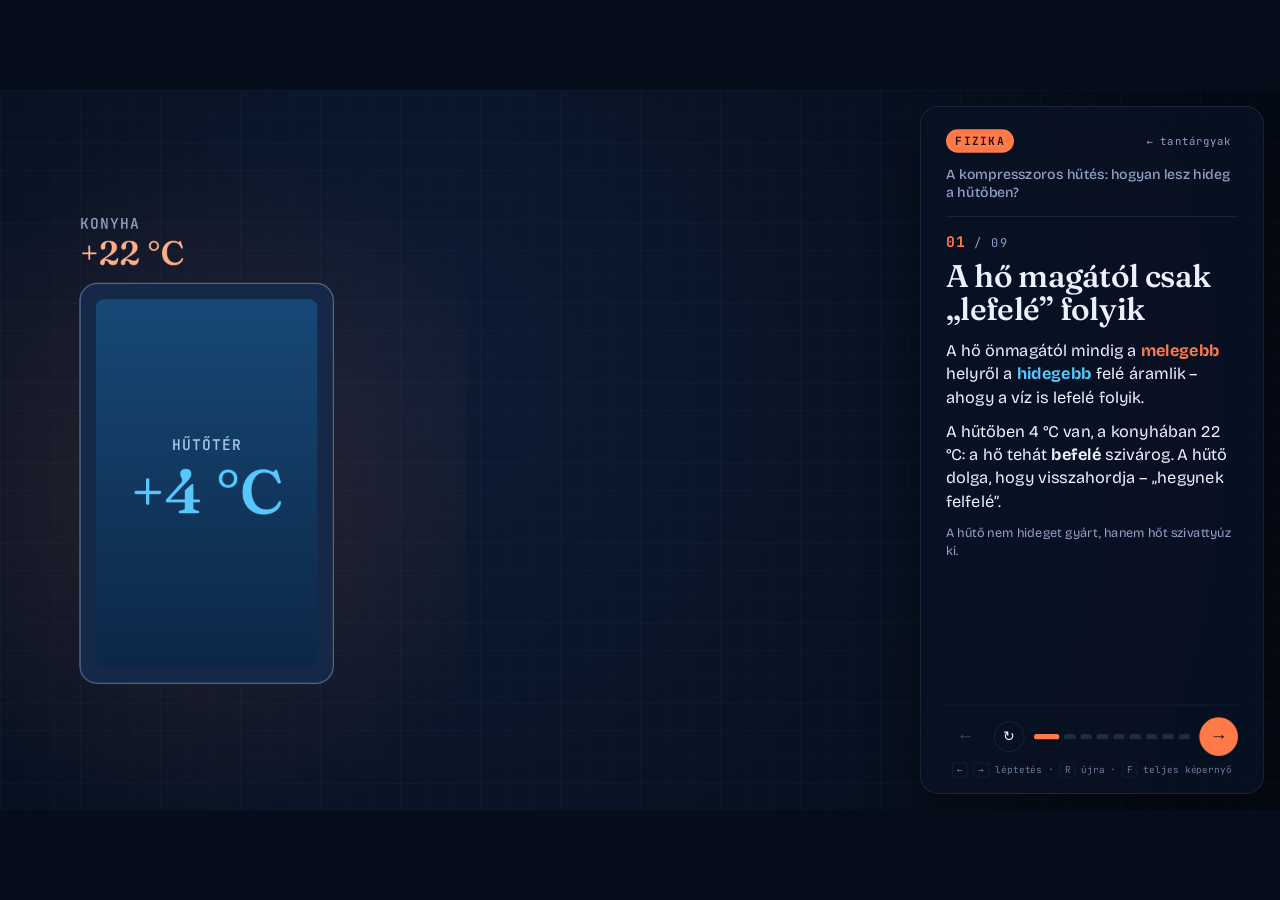
==== fizika-hutes.html @ a88fb464 "Mozgó magyarázatok: öt animált lecke" ====
<!doctype html>
<html lang="hu">
<head>
<meta charset="utf-8">
<meta name="viewport" content="width=device-width, initial-scale=1">
<title>A kompresszoros hűtés — Fizika</title>
<link rel="stylesheet" href="shared/lesson.css">
<style>
  :root {
    --bg: #060d1a;
    --ink: #eaf1ff;
    --muted: #8ea2c6;
    --accent: #ff7a48;        /* meleg oldal */
    --accent-ink: #1d0a02;
    --accent2: #56c8ff;       /* hideg oldal */
    --panel-bg: rgba(9, 18, 36, .80);
    --panel-border: rgba(150, 190, 255, .18);
    --rule: rgba(150, 190, 255, .16);
  }
  .lp-text sub { font-size: .55em; font-style: normal; font-family: var(--font-body); letter-spacing: 0; }
</style>
</head>
<body>
<script src="shared/lesson.js"></script>
<script>
(function () {
'use strict';
const U = Lesson.U, { clamp, lerp, smooth, out, inOut, TAU } = U;
const HOT = '#ff7a48', COLD = '#56c8ff', HEAT = '#ffc45c', INK = '#eaf1ff', MUT = '#8ea2c6', ELEC = '#ffe66b';
const FB = '"Bricolage Grotesque"', FD = 'Fraunces', FM = '"JetBrains Mono"';
const P_LOW = 0.6, P_HIGH = 5.5, T_ROOM = 22, T_IN = 4;
let c, GA = 1, L;

/* ── kis segédek ─────────────────────────────────────────────── */
const al = (a) => { c.globalAlpha = GA * clamp(a); };
const fmt = (v, d = 0) => (v < 0 ? '−' : '') + Math.abs(v).toFixed(d).replace('.', ',');
const fmtT = (v, d = 0) => (v > 0 ? '+' : '') + fmt(v, d) + ' °C';
function tx(s, x, y, o = {}) {
  c.font = `${o.i ? 'italic ' : ''}${o.w || 500} ${o.s || 24}px ${o.f || FB}`;
  c.textAlign = o.a || 'left'; c.textBaseline = o.b || 'alphabetic'; c.letterSpacing = o.ls || '0px';
  c.fillStyle = o.c || INK; c.fillText(s, x, y); c.letterSpacing = '0px';
}
function rr(x, y, w, h, r) { c.beginPath(); c.roundRect(x, y, w, h, r); }
const TS = [[-25, [70, 190, 255]], [22, [228, 224, 216]], [70, [255, 92, 50]]];
function trgb(T) {
  T = clamp(T, -25, 70); const k = T < 22 ? 0 : 1, a = TS[k], b = TS[k + 1], f = (T - a[0]) / (b[0] - a[0]);
  return [0, 1, 2].map((i) => Math.round(lerp(a[1][i], b[1][i], f)));
}
const tcol = (T, a = 1) => { const r = trgb(T); return `rgba(${r[0]},${r[1]},${r[2]},${a})`; };
/* izobután (R600a) telítési görbéje — Antoine-egyenlet */
const psat = (T) => Math.pow(10, 6.91048 - 946.35 / (246.68 + T)) / 750.062;       // bar
const tboil = (p) => 946.35 / (6.91048 - Math.log10(p * 750.062)) - 246.68;        // °C
const TB_LOW = Math.round(tboil(P_LOW)), TB_HIGH = Math.round(tboil(P_HIGH));      // −24, +41

function heatArrow(x, y, ang, len, a, ph = 0, w = 3.5) {
  if (a <= 0.01) return;
  c.save(); c.translate(x, y); c.rotate(ang); al(a); c.strokeStyle = HEAT; c.fillStyle = HEAT; c.lineWidth = w; c.lineCap = 'round'; c.lineJoin = 'round';
  c.beginPath();
  for (let i = 0; i <= 18; i++) { const f = i / 18, px = (len - 6) * f, py = Math.sin(f * TAU * 1.5 + ph) * 5.5 * (1 - f); i ? c.lineTo(px, py) : c.moveTo(px, py); }
  c.stroke(); c.beginPath(); c.moveTo(len + 8, 0); c.lineTo(len - 7, -8); c.lineTo(len - 7, 8); c.closePath(); c.fill(); c.restore();
}
function badge(n, x, y, on = 1, r = 19) {
  c.beginPath(); c.arc(x, y, r, 0, TAU); c.fillStyle = on > .5 ? INK : 'rgba(234,241,255,.14)'; c.fill();
  tx(String(n), x, y + 1, { f: FM, s: r * 1.1, w: 700, a: 'center', b: 'middle', c: on > .5 ? '#06101f' : INK });
}
function background() {
  c.globalAlpha = 1;
  const g = c.createRadialGradient(620, 420, 80, 620, 540, 1500); g.addColorStop(0, '#0d1b33'); g.addColorStop(1, '#040912');
  c.fillStyle = g; c.fillRect(0, 0, 1920, 1080);
  c.strokeStyle = 'rgba(140,180,255,.045)'; c.lineWidth = 1; c.beginPath();
  for (let x = 0; x <= 1920; x += 40) { c.moveTo(x + .5, 0); c.lineTo(x + .5, 1080); }
  for (let y = 0; y <= 1080; y += 40) { c.moveTo(0, y + .5); c.lineTo(1920, y + .5); }
  c.stroke();
}

/* ── útvonal-segédek ─────────────────────────────────────────── */
function roundPoly(pts, r) {
  const o = [], push = (x, y) => o.push([x, y]);
  let prev = pts[0]; push(prev[0], prev[1]);
  for (let i = 1; i < pts.length - 1; i++) {
    const p0 = pts[i - 1], p1 = pts[i], p2 = pts[i + 1];
    const d1 = Math.hypot(p1[0] - p0[0], p1[1] - p0[1]), d2 = Math.hypot(p2[0] - p1[0], p2[1] - p1[1]);
    if (d1 < .01 || d2 < .01) continue;
    const q = Math.min(r, d1 / 2, d2 / 2);
    const a = [p1[0] + (p0[0] - p1[0]) / d1 * q, p1[1] + (p0[1] - p1[1]) / d1 * q], b = [p1[0] + (p2[0] - p1[0]) / d2 * q, p1[1] + (p2[1] - p1[1]) / d2 * q];
    push(a[0], a[1]);
    for (let k = 1; k <= 8; k++) { const t = k / 8, m = 1 - t; push(m * m * a[0] + 2 * m * t * p1[0] + t * t * b[0], m * m * a[1] + 2 * m * t * p1[1] + t * t * b[1]); }
    prev = b;
  }
  const e = pts[pts.length - 1]; push(e[0], e[1]); return o;
}
function resample(poly, ds) {
  const o = [[poly[0][0], poly[0][1]]]; let carry = 0;
  for (let i = 1; i < poly.length; i++) {
    const a = poly[i - 1], b = poly[i], d = Math.hypot(b[0] - a[0], b[1] - a[1]); if (d < 1e-6) continue;
    let pos = ds - carry;
    while (pos <= d) { o.push([lerp(a[0], b[0], pos / d), lerp(a[1], b[1], pos / d)]); pos += ds; }
    carry = d - (pos - ds);
  }
  return o;
}
const rows = (xA, xB, y0, dy, n) => { const o = []; for (let i = 0; i < n; i++) { const y = y0 + i * dy; if (i % 2 === 0) o.push([xA, y], [xB, y]); else o.push([xB, y], [xA, y]); } return o; };

/* ════════════════════════════════════════════════════════════════
   D jelenet: a teljes hűtőkör
   ════════════════════════════════════════════════════════════════ */
const SEC = [
  { pts: [[500, 620], [500, 985], [720, 985]] },                                        // 0 szívóvezeték
  { pts: [[720, 985], [840, 985]] },                                                    // 1 kompresszor
  { pts: [[840, 985], [1280, 985], [1280, 880]] },                                      // 2 nyomóvezeték
  { pts: [[1280, 880], ...rows(1280, 1010, 770, -56, 11), [1010, 120]] },               // 3 kondenzátor
  { pts: [[1010, 120], [1010, 52], [880, 52]] },                                        // 4 folyadékvezeték
  { pts: [[880, 52], [640, 52]] },                                                      // 5 kapillárcső
  { pts: [[640, 52], [500, 52], ...rows(500, 340, 200, 50, 8), [500, 620]] },           // 6 elpárologtató
];
/* állapot a szakasz mentén (f = 0..1): [hőmérséklet °C, folyadékhányad, sűrűség-súly, nagy nyomás?] */
function stateAt(sec, f) {
  switch (sec) {
    case 0: return [-15, 0, .8, 0];
    case 1: return [lerp(-15, 70, smooth(f)), 0, lerp(.8, 1.3, f), f > .5 ? 1 : 0];
    case 2: return [lerp(70, 66, f), 0, 1.3, 1];
    case 3: { if (f < .12) return [lerp(66, TB_HIGH, f / .12), 0, 1.3, 1]; if (f < .86) { const q = (f - .12) / .74; return [TB_HIGH, q, lerp(1.3, 3.2, q), 1]; } return [lerp(TB_HIGH, 35, (f - .86) / .14), 1, 3.2, 1]; }
    case 4: return [35, 1, 3.2, 1];
    case 5: { const q = smooth((f - .45) / .55); return [lerp(35, TB_LOW, q), lerp(1, .72, q), lerp(3.2, 2.4, q), f < .6 ? 1 : 0]; }
    default: { if (f < .9) { const q = f / .9; return [TB_LOW, .72 * (1 - q), lerp(2.4, .8, q), 0]; } return [lerp(TB_LOW, -15, (f - .9) / .1), 0, .8, 0]; }
  }
}
const PT = { x: [], y: [], nx: [], ny: [], sec: [], T: [], liq: [], M: [], col: [] }; let PN = 0;
const secPath = [], secChunks = [], secRange = [];
function buildLoop() {
  const DS = 4; let mass = 0;
  SEC.forEach((s, si) => {
    const sm = resample(roundPoly(s.pts, 20), DS), n = sm.length - 1, start = PT.x.length;
    const p2 = new Path2D(); p2.moveTo(sm[0][0], sm[0][1]); for (let i = 1; i <= n; i++) p2.lineTo(sm[i][0], sm[i][1]); secPath.push(p2);
    const chunks = [];
    for (let i = 0; i < n; i++) {
      const f = i / n, st = stateAt(si, f), a = sm[i], b = sm[i + 1], d = Math.hypot(b[0] - a[0], b[1] - a[1]) || 1;
      PT.x.push(a[0]); PT.y.push(a[1]); PT.nx.push(-(b[1] - a[1]) / d); PT.ny.push((b[0] - a[0]) / d);
      PT.sec.push(si); PT.col.push(tcol(st[0])); PT.T.push(st[0]); PT.liq.push(st[1]); PT.M.push(mass); mass += st[2];
      if (i % 5 === 0) { const e = Math.min(n, i + 5); const cp = new Path2D(); cp.moveTo(a[0], a[1]); for (let k = i + 1; k <= e; k++) cp.lineTo(sm[k][0], sm[k][1]); chunks.push([cp, tcol(stateAt(si, (i + 2.5) / n)[0], 1)]); }
    }
    secChunks.push(chunks); secRange.push([start, PT.x.length]);
  });
  PN = PT.x.length; for (let i = 0; i < PN; i++) PT.M[i] /= mass; PT.M.push(1);
}
const NP = 1500, parts = [];
const fa = [1, 1, 1, 1, 1, 1, 1];            // szakaszonkénti kiemelés (simítva)
const FOCUS = { 4: [1, 1, 1, .16, .16, .16, .16], 5: [.16, .16, 1, 1, 1, .16, .16], 6: [.16, .16, .16, .16, 1, 1, .7], 7: [1, .16, .16, .16, .16, .7, 1] };
const sim = { flow: 1, on: true, Tin: T_IN, u: 0, btn: null };

function drawFridge() {
  // konyha felőli meleg derengés
  al(.5); let g = c.createRadialGradient(1150, 500, 40, 1150, 500, 520); g.addColorStop(0, 'rgba(255,122,72,.13)'); g.addColorStop(1, 'rgba(255,122,72,0)'); c.fillStyle = g; c.fillRect(620, 0, 800, 1080);
  al(1);
  rr(60, 100, 500, 790, 24); c.fillStyle = '#152847'; c.fill(); c.strokeStyle = 'rgba(170,200,255,.38)'; c.lineWidth = 2; c.stroke();
  rr(86, 126, 448, 738, 10); c.fillStyle = '#081428'; c.fill();
  const warm = clamp((sim.Tin - T_IN) / 14);
  g = c.createLinearGradient(0, 126, 0, 864); g.addColorStop(0, U.mix('#2a6fa8', '#6a5560', warm)); g.addColorStop(1, U.mix('#12355c', '#3a3038', warm));
  al(.42); rr(86, 126, 448, 738, 10); c.fillStyle = g; c.fill(); al(1);
  // szigetelés sraffozása
  c.save(); rr(60, 100, 500, 790, 24); c.clip(); c.strokeStyle = 'rgba(170,200,255,.10)'; c.lineWidth = 1.5; c.beginPath();
  for (let k = -800; k < 600; k += 14) { c.moveTo(60 + k, 890); c.lineTo(60 + k + 790, 100); } c.stroke();
  rr(86, 126, 448, 738, 10); c.fillStyle = '#081428'; c.globalCompositeOperation = 'destination-over'; c.restore();
  // belső tér újra (a sraffozás fölé)
  rr(86, 126, 448, 738, 10); c.fillStyle = '#081428'; c.fill(); al(.42); c.fillStyle = g; c.fill(); al(1);
  // elpárologtató lemez
  rr(320, 174, 202, 402, 14); c.fillStyle = 'rgba(160,205,255,.07)'; c.fill(); c.strokeStyle = 'rgba(160,205,255,.22)'; c.lineWidth = 1.5; c.stroke();
  // polcok + ételek
  c.strokeStyle = 'rgba(200,225,255,.38)'; c.lineWidth = 3; c.beginPath(); for (const y of [342, 532, 712]) { c.moveTo(96, y); c.lineTo(306, y); } c.stroke();
  al(.9);
  rr(124, 246, 58, 94, 6); c.fillStyle = '#dfe8f5'; c.fill(); c.fillStyle = '#3d7fd1'; c.fillRect(124, 284, 58, 22); c.beginPath(); c.moveTo(124, 248); c.lineTo(153, 226); c.lineTo(182, 248); c.closePath(); c.fillStyle = '#c9d5e8'; c.fill();   // tej
  c.beginPath(); c.arc(246, 314, 26, 0, TAU); c.fillStyle = '#d9534a'; c.fill(); c.strokeStyle = '#5d7a3a'; c.lineWidth = 4; c.beginPath(); c.moveTo(246, 290); c.quadraticCurveTo(250, 276, 260, 272); c.stroke();   // alma
  c.beginPath(); c.moveTo(118, 530); c.lineTo(212, 530); c.lineTo(212, 482); c.closePath(); c.fillStyle = '#f0c75e'; c.fill(); c.fillStyle = '#c99a2e'; for (const [x, y, r] of [[196, 514, 6], [176, 522, 4], [202, 498, 4]]) { c.beginPath(); c.arc(x, y, r, 0, TAU); c.fill(); }   // sajt
  rr(244, 436, 36, 94, 8); c.fillStyle = '#4f9a6a'; c.fill(); rr(254, 404, 16, 36, 4); c.fill(); c.fillStyle = '#e9eef7'; c.fillRect(244, 468, 36, 26);   // üveg
  rr(126, 644, 62, 66, 8); c.fillStyle = '#b5563f'; c.fill(); rr(122, 634, 70, 14, 4); c.fillStyle = '#d7dde8'; c.fill();   // befőtt
  for (const x of [226, 258]) { c.beginPath(); c.ellipse(x, 692, 14, 18, 0, 0, TAU); c.fillStyle = '#efe3cf'; c.fill(); }   // tojás
  al(1);
  rr(98, 742, 214, 108, 10); c.fillStyle = 'rgba(190,220,255,.10)'; c.fill(); c.strokeStyle = 'rgba(200,225,255,.30)'; c.lineWidth = 2; c.stroke();
  al(.85); for (const [x, y, r, col] of [[150, 806, 30, '#5fa35a'], [212, 812, 24, '#e0803a'], [262, 808, 26, '#6db068']]) { c.beginPath(); c.arc(x, y, r, 0, TAU); c.fillStyle = col; c.fill(); }
  al(1);
  tx('HŰTŐTÉR', 104, 166, { f: FM, s: 20, c: MUT, ls: '2px' });
  tx(fmtT(sim.Tin, 1), 102, 212, { f: FD, s: 44, w: 560, c: U.mix('#56c8ff', '#ffb08a', warm) });
  tx('KONYHA', 1040, 858, { f: FM, s: 20, c: MUT, ls: '2px' });
  tx(fmtT(T_ROOM), 1038, 906, { f: FD, s: 44, w: 560, c: '#ffb08a' });
  // kondenzátor-rács függőleges pálcái
  al(.22); c.strokeStyle = '#c8d6f0'; c.lineWidth = 2; c.beginPath(); for (let x = 1034; x <= 1260; x += 25) { c.moveTo(x, 190); c.lineTo(x, 790); } c.stroke(); al(1);
}

function drawLoop() {
  const t = L.t;
  // csövek
  for (let s = 0; s < 7; s++) {
    const a = fa[s], cap = s === 5, hi = s === 2 || s === 3 || s === 4;
    c.lineCap = 'round'; c.lineJoin = 'round';
    al(a * .75); c.strokeStyle = s === 1 ? 'rgba(200,210,235,.5)' : hi ? 'rgba(255,128,84,.75)' : cap ? 'rgba(210,190,220,.7)' : 'rgba(92,196,255,.75)'; c.lineWidth = cap ? 12 : 25; c.stroke(secPath[s]);
    al(a); c.strokeStyle = '#06101f'; c.lineWidth = cap ? 8 : 20; c.stroke(secPath[s]);
    al(a * .2); c.lineWidth = cap ? 8 : 20; c.lineCap = 'butt'; for (const [p, col] of secChunks[s]) { c.strokeStyle = col; c.stroke(p); }
  }
  // kapillárcső tekercs-jelzése
  al(fa[5] * .8); c.strokeStyle = 'rgba(210,190,220,.75)'; c.lineWidth = 2.5; for (let x = 690; x <= 830; x += 20) { c.beginPath(); c.ellipse(x, 52, 8, 22, 0, 0, TAU); c.stroke(); }
  // részecskék
  sim.u = (sim.u + L.dt * 0.0135 * sim.flow) % 1;
  for (let i = 0; i < NP; i++) {
    const p = parts[i]; let u = p.u + sim.u; if (u >= 1) u -= 1;
    let lo = 0, hi = PN; while (hi - lo > 1) { const m = (lo + hi) >> 1; if (PT.M[m] <= u) lo = m; else hi = m; }
    const j = lo + 1 < PN ? lo + 1 : 0, f = (u - PT.M[lo]) / ((PT.M[lo + 1] - PT.M[lo]) || 1), s = PT.sec[lo], a = fa[s]; if (a < .02) continue;
    const liquid = p.q < PT.liq[lo], narrow = s === 5 ? .32 : 1;
    const off = (liquid ? p.off * 5.2 : p.off * 6.4 + Math.sin(t * 7 + p.ph) * 1.6 * sim.flow) * narrow;
    const x = lerp(PT.x[lo], PT.x[j], f) + PT.nx[lo] * off, y = lerp(PT.y[lo], PT.y[j], f) + PT.ny[lo] * off;
    c.globalAlpha = GA * a * (liquid ? .96 : .78); c.fillStyle = PT.col[lo];
    c.beginPath(); c.arc(x, y, (liquid ? 4.1 : 2.5) * (s === 5 ? .7 : 1), 0, TAU); c.fill();
  }
  // kompresszor
  const ca = Math.max(fa[1], .3); al(ca);
  let g = c.createRadialGradient(762, 950, 6, 780, 975, 70); g.addColorStop(0, '#3a4a6c'); g.addColorStop(1, '#0c1526');
  c.beginPath(); c.arc(780, 975, 62, 0, TAU); c.fillStyle = g; c.fill(); c.strokeStyle = 'rgba(200,215,245,.55)'; c.lineWidth = 2.5; c.stroke();
  c.save(); c.translate(780, 975); c.rotate(t * 5 * sim.flow + sim.u * 400); c.strokeStyle = 'rgba(200,215,245,.5)'; c.lineWidth = 3;
  c.beginPath(); c.arc(0, 0, 34, 0, TAU); c.stroke(); c.beginPath(); c.arc(13, 0, 15, 0, TAU); c.fillStyle = 'rgba(200,215,245,.22)'; c.fill(); c.stroke(); c.restore();
  // villám
  const pul = .6 + .4 * Math.sin(t * 9); al(ca * sim.flow * pul);
  c.save(); c.translate(780, 975); c.fillStyle = ELEC; c.shadowColor = ELEC; c.shadowBlur = 18; c.beginPath(); c.moveTo(6, -24); c.lineTo(-12, 4); c.lineTo(-1, 4); c.lineTo(-6, 24); c.lineTo(12, -4); c.lineTo(1, -4); c.closePath(); c.fill(); c.restore();
  // hőnyilak: kondenzátor (kifelé), elpárologtató (befelé)
  for (let i = 0; i < 12; i++) {
    const ph = (t * .42 + i / 12 + (i * .37) % 1) % 1, ax = 1026 + ((i * 97) % 240), ay = 250 + ((i * 173) % 500);
    heatArrow(ax + ph * 46, ay - ph * 80, -1.05, 44, Math.sin(ph * Math.PI) * fa[3] * sim.flow * .95, t * 5 + i);
  }
  for (let i = 0; i < 9; i++) {
    const ph = (t * .4 + i / 9 + (i * .53) % 1) % 1, ay = 228 + ((i * 131) % 330);
    heatArrow(196 + ph * 96, ay + Math.sin(i) * 6, 0, 44, Math.sin(ph * Math.PI) * fa[6] * sim.flow * .95, t * 5 + i);
  }
  // feliratok
  const lab = (n, x, y, name, sA, ls = '1.5px') => { al(.35 + .65 * sA); badge(n, x, y, sA); tx(name, x + 30, y + 7, { f: FM, s: 20, w: 600, ls, c: INK }); };
  lab(1, 664, 896, 'KOMPRESSZOR', fa[1]); lab(2, 1048, 146, 'KONDENZÁTOR', fa[3] * (fa[2] > .5 || L.step !== 4 ? 1 : .2));
  lab(3, 690, 112, 'KAPILLÁRCSŐ', fa[5] > .9 ? 1 : fa[5]); lab(4, 286, 150, 'ELPÁROLOGTATÓ', fa[6] > .9 ? 1 : fa[6] * .6, '0.4px');
  al(.9); tx('KIS NYOMÁS · ' + fmt(P_LOW, 1) + ' bar', 90, 1042, { f: FM, s: 20, w: 600, c: COLD, ls: '1px' });
  tx('NAGY NYOMÁS · ' + fmt(P_HIGH, 1) + ' bar', 1290, 1042, { f: FM, s: 20, w: 600, c: HOT, ls: '1px', a: 'right' });
}

/* ── középső kártya ──────────────────────────────────────────── */
const CX = 596, CY = 286, CW = 372, CH = 416;
function card(a, h = CH) {
  al(a); rr(CX, CY, CW, h, 22); c.fillStyle = 'rgba(8,17,34,.88)'; c.fill(); c.strokeStyle = 'rgba(150,190,255,.26)'; c.lineWidth = 1.5; c.stroke();
}
function leader(a, pts) { al(a * .7); c.strokeStyle = INK; c.lineWidth = 2; c.setLineDash([5, 7]); c.beginPath(); pts.forEach((p, i) => i ? c.lineTo(p[0], p[1]) : c.moveTo(p[0], p[1])); c.stroke(); c.setLineDash([]); const e = pts[pts.length - 1]; c.beginPath(); c.arc(e[0], e[1], 5, 0, TAU); c.fillStyle = INK; c.fill(); }
const INSET = {
  comp: { a: [0, -15, .7], b: [0, 70, 1.9], n: 46 }, cond: { a: [0, 70, 1.1], b: [1, 35, 3.2], n: 70 },
  cap: { a: [1, 35, 3.2], b: [.72, TB_LOW, 2.0], n: 80 }, evap: { a: [.72, TB_LOW, 2.3], b: [0, -15, .7], n: 60 },
};
for (const k in INSET) {      // sűrűség → helyzet táblázat
  const I = INSET[k], tab = [0]; let m = 0; for (let i = 0; i < 60; i++) { m += lerp(I.a[2], I.b[2], smooth(((i + .5) / 60 - .3) / .4)); tab.push(m); } I.tab = tab.map((v) => v / m);
  const r = U.rng(k.length * 77 + 5); I.p = Array.from({ length: I.n }, () => ({ u: r(), off: r() * 2 - 1, q: r(), ph: r() * TAU }));
}
function inset(kind, x, y, w, a) {
  const I = INSET[kind], t = L.t, cy = y + 50, hh = 26;
  const half = (f) => kind === 'cap' ? hh * (1 - .72 * smooth((f - .2) / .16) * (1 - smooth((f - .64) / .16))) : hh;
  al(a); c.strokeStyle = 'rgba(200,220,255,.5)'; c.lineWidth = 2.5; c.fillStyle = '#050d1a';
  c.beginPath(); for (let i = 0; i <= 40; i++) { const f = i / 40; c.lineTo(x + w * f, cy - half(f)); } for (let i = 40; i >= 0; i--) { const f = i / 40; c.lineTo(x + w * f, cy + half(f)); } c.closePath(); c.fill(); c.stroke();
  for (const p of I.p) {
    const u = (p.u + t * .11 * sim.flow) % 1; let lo = 0, hi = 60; while (hi - lo > 1) { const m = (lo + hi) >> 1; if (I.tab[m] <= u) lo = m; else hi = m; }
    const f = (lo + (u - I.tab[lo]) / (I.tab[lo + 1] - I.tab[lo])) / 60, mix = smooth((f - .3) / .4);
    const liq = p.q < lerp(I.a[0], I.b[0], mix), T = lerp(I.a[1], I.b[1], mix), h = half(f) - 6;
    const edge = Math.min(f, 1 - f) * 12;
    c.globalAlpha = GA * a * clamp(edge) * (liq ? .96 : .8); c.fillStyle = tcol(T);
    c.beginPath(); c.arc(x + w * f, cy + (p.off * h + (liq ? 0 : Math.sin(t * 7 + p.ph) * 2)), liq ? 5 : 3, 0, TAU); c.fill();
  }
  if (kind === 'comp') {
    al(a); c.beginPath(); c.arc(x + w / 2, cy, 40, 0, TAU); c.fillStyle = '#16233d'; c.fill(); c.strokeStyle = 'rgba(200,215,245,.6)'; c.lineWidth = 2.5; c.stroke();
    c.save(); c.translate(x + w / 2, cy); c.rotate(t * 5); c.beginPath(); c.arc(11, 0, 16, 0, TAU); c.fillStyle = 'rgba(200,215,245,.25)'; c.fill(); c.stroke(); c.restore();
    al(a * (.6 + .4 * Math.sin(t * 9))); c.save(); c.translate(x + w / 2, cy); c.scale(.8, .8); c.fillStyle = ELEC; c.beginPath(); c.moveTo(6, -24); c.lineTo(-12, 4); c.lineTo(-1, 4); c.lineTo(-6, 24); c.lineTo(12, -4); c.lineTo(1, -4); c.closePath(); c.fill(); c.restore();
  }
  if (kind === 'cond' || kind === 'evap') for (let i = 0; i < 5; i++) {
    const ph = (t * .6 + i / 5) % 1, ax = x + w * (.2 + i * .15), o = kind === 'cond';
    heatArrow(ax, o ? cy - hh - 6 - ph * 16 : cy - hh - 62 + ph * 16, o ? -Math.PI / 2 : Math.PI / 2, 34, a * Math.sin(ph * Math.PI), t * 5 + i, 3);
  }
}
function stateRow(lbl, y, T, txt, a) {
  al(a); tx(lbl, CX + 28, y, { f: FM, s: 18, w: 700, c: MUT, ls: '1.5px' });
  c.beginPath(); c.arc(CX + 84, y - 7, 8, 0, TAU); c.fillStyle = tcol(T); c.fill();
  let fs = 23; c.font = `560 ${fs}px ${FB}`; const mw = c.measureText(txt).width; if (mw > CW - 126) fs *= (CW - 126) / mw; tx(txt, CX + 102, y, { s: fs, w: 560 });
}
const CARDS = {
  4: { n: 1, title: 'Kompresszor', kind: 'comp', inT: -15, in: `gáz · ${fmt(P_LOW, 1)} bar · ${fmtT(-15)}`, outT: 70, out: `gáz · ${fmt(P_HIGH, 1)} bar · ${fmtT(70)}`, note: ['A befektetett munka', 'a gázt felforrósítja.'], lead: [[780, CY + CH], [780, 912]] },
  5: { n: 2, title: 'Kondenzátor', kind: 'cond', inT: 70, in: `gáz · ${fmt(P_HIGH, 1)} bar · ${fmtT(70)}`, outT: 35, out: `folyadék · ${fmt(P_HIGH, 1)} bar · ${fmtT(35)}`, note: [`${fmtT(TB_HIGH)}-on csapódik le:`, `melegebb a konyhánál (${fmtT(T_ROOM)}).`], lead: [[CX + CW, 500], [1002, 500]] },
  6: { n: 3, title: 'Kapillárcső', kind: 'cap', inT: 35, in: `folyadék · ${fmt(P_HIGH, 1)} bar · ${fmtT(35)}`, outT: TB_LOW, out: `nedves gőz · ${fmt(P_LOW, 1)} bar · ${fmtT(TB_LOW)}`, note: ['A nyomás leesik, a folyadék', 'egy része elforr és lehűl.'], lead: [[760, CY], [760, 68]] },
  7: { n: 4, title: 'Elpárologtató', kind: 'evap', inT: TB_LOW, in: `nedves gőz · ${fmt(P_LOW, 1)} bar · ${fmtT(TB_LOW)}`, outT: -15, out: `gáz · ${fmt(P_LOW, 1)} bar · ${fmtT(-15)}`, note: [`${fmtT(TB_LOW)}-on forr:`, `hidegebb a hűtőtérnél (${fmtT(T_IN)}).`], lead: [[CX, 400], [524, 400]] },
};
function drawCards() {
  const sp = L.sp, w = (k) => clamp(1 - Math.abs(sp - k) * 2.2);
  // 3: áttekintés
  let a = w(3);
  if (a > .01) {
    const st = L.step === 3 ? L.st : 99; card(a, 400);
    al(a); tx('Négy állomás', CX + 28, CY + 56, { f: FD, s: 36, w: 560 });
    [['Kompresszor', 'sűrít'], ['Kondenzátor', 'hőt ad le'], ['Kapillárcső', 'nyomást ejt'], ['Elpárologtató', 'hőt vesz fel']].forEach((r, i) => {
      const p = out(clamp((st - .8 - i * .7) / .6)), y = CY + 116 + i * 54;
      al(a * p); badge(i + 1, CX + 46 - (1 - p) * 20, y - 8, 1, 17);
      tx(r[0], CX + 78, y, { s: 24, w: 650 }); const wd = c.measureText(r[0]).width; tx(r[1], CX + 90 + wd, y, { s: 20, c: MUT });
    });
    const p = clamp((st - 4) / .8); al(a * p); const y = CY + 336;
    c.fillStyle = tcol(-24); c.beginPath(); c.arc(CX + 38, y - 7, 6, 0, TAU); c.fill(); tx('folyadék', CX + 54, y, { s: 20, c: MUT });
    c.beginPath(); c.arc(CX + 158, y - 7, 3.2, 0, TAU); c.fill(); tx('gáz', CX + 172, y, { s: 20, c: MUT });
    const g = c.createLinearGradient(CX + 28, 0, CX + CW - 28, 0); g.addColorStop(0, tcol(-25)); g.addColorStop(.5, tcol(22)); g.addColorStop(1, tcol(70));
    rr(CX + 28, y + 16, CW - 56, 10, 5); c.fillStyle = g; c.fill();
    tx(fmtT(TB_LOW), CX + 28, y + 50, { f: FM, s: 17, c: MUT }); tx(fmtT(70), CX + CW - 28, y + 50, { f: FM, s: 17, c: MUT, a: 'right' });
  }
  // 4–7: állomás-kártyák
  for (const k in CARDS) {
    a = w(+k); if (a < .01) continue; const C = CARDS[k], st = L.step === +k ? L.st : 99;
    leader(a * clamp((st - .3) / .5), C.lead); card(a);
    al(a); badge(C.n, CX + 46, CY + 46, 1, 19); tx(C.title, CX + 78, CY + 58, { f: FD, s: 36, w: 560 });
    inset(C.kind, CX + 24, CY + (C.kind === 'cond' || C.kind === 'evap' ? 124 : 96), CW - 48, a * clamp((st - .2) / .6));
    const yb = CY + 262;
    stateRow('BE', yb, C.inT, C.in, a * clamp((st - .9) / .5)); stateRow('KI', yb + 44, C.outT, C.out, a * clamp((st - 1.7) / .5));
    al(a * clamp((st - 2.6) / .6)); C.note.forEach((s, i) => tx(s, CX + 28, yb + 96 + i * 27, { s: 20.5, c: MUT }));
  }
  // 8: energiamérleg
  a = w(8);
  if (a > .01) {
    const st = L.step === 8 ? L.st : 99, t = L.t; card(a, 440);
    al(a); tx('Energiamérleg', CX + 28, CY + 56, { f: FD, s: 36, w: 560 });
    const x0 = CX + 28, x1 = CX + CW - 28, xm = CX + 190, u = 30, yA = CY + 128, yB = yA + 2 * u + 44, yO = CY + 150;
    const band = (ya, h, yb, col, p) => {
      c.save(); c.beginPath(); c.moveTo(x0, ya); c.bezierCurveTo(xm - 40, ya, xm - 60, yb, xm + 10, yb); c.lineTo(x1, yb); c.lineTo(x1, yb + h); c.lineTo(xm + 10, yb + h); c.bezierCurveTo(xm - 60, yb + h, xm - 40, ya + h, x0, ya + h); c.closePath();
      c.clip(); c.fillStyle = col; al(a * p * .9); c.fillRect(x0, CY, (x1 - x0) * p, 440);
      al(a * p * .35 * sim.flow); c.strokeStyle = '#fff'; c.lineWidth = 3; c.beginPath(); for (let x = x0 - 40 + (t * 60 * sim.flow) % 28; x < x1; x += 28) { c.moveTo(x, CY); c.lineTo(x + 26, CY + 440); } c.stroke(); c.restore();
    };
    const pA = inOut(clamp((st - .5) / 1.2)), pB = inOut(clamp((st - 1.8) / 1.2));
    const gA = c.createLinearGradient(x0, 0, x1, 0); gA.addColorStop(0, '#2f8fd0'); gA.addColorStop(.7, '#e8703f'); gA.addColorStop(1, '#ff6a3a');
    const gB = c.createLinearGradient(x0, 0, x1, 0); gB.addColorStop(0, '#e0c23e'); gB.addColorStop(.7, '#f08a3e'); gB.addColorStop(1, '#ff6a3a');
    band(yA, 2 * u, yO, gA, pA); band(yB, u, yO + 2 * u, gB, pB);
    al(a * pA); tx('2', x0 + 10, yA + 40, { f: FD, s: 38, w: 600, c: '#fff' }); tx('hő a hűtőtérből', x0, yA - 12, { s: 20, c: COLD, w: 600 });
    al(a * pB); tx('1', x0 + 10, yB + 26, { f: FD, s: 26, w: 600, c: '#3a2c00' }); tx('villamos munka', x0, yB + u + 26, { s: 20, c: ELEC, w: 600 });
    const pO = clamp((st - 3.2) / .8); al(a * pO); tx('3', x1 - 12, yO + 62, { f: FD, s: 60, w: 600, c: '#fff', a: 'right' }); tx('hő a konyhába', x1, yO - 12, { s: 20, c: HOT, w: 600, a: 'right' });
    const pN = clamp((st - 4.2) / .8); al(a * pN);
    c.strokeStyle = 'rgba(150,190,255,.2)'; c.lineWidth = 1; c.beginPath(); c.moveTo(x0, CY + 338); c.lineTo(x1, CY + 338); c.stroke();
    c.beginPath(); c.arc(x0 + 9, CY + 368, 8, 0, TAU); c.fillStyle = sim.on ? '#6fe08a' : '#6b7790'; c.fill();
    tx('Kompresszor: ' + (sim.on ? 'jár' : 'áll'), x0 + 28, CY + 376, { s: 22, w: 650 });
    tx(sim.on ? 'A hő kifelé áramlik, a hűtőtér hűl.' : 'A hő visszaszivárog, a hűtőtér melegszik.', x0, CY + 410, { s: 19.5, c: MUT });
  }
}
function sceneD() {
  const tgt = FOCUS[L.step];
  for (let s = 0; s < 7; s++) fa[s] += ((tgt ? tgt[s] : 1) - fa[s]) * (1 - Math.exp(-L.dt * 5));
  // kompresszor ki/be + hűtőtér hőmérséklete (csak a 9. lépésben kapcsolható)
  const on = L.step === 8 ? sim.on : true;
  sim.flow += ((on ? 1 : 0) - sim.flow) * (1 - Math.exp(-L.dt * 2.2));
  sim.Tin += (sim.flow > .5 ? (T_IN - sim.Tin) * .5 : (T_ROOM - sim.Tin) * .09) * L.dt;
  drawFridge(); drawLoop(); drawCards();
}

/* ════════════════════════════════════════════════════════════════
   A jelenet: a hő magától csak a melegről a hidegre áramlik
   ════════════════════════════════════════════════════════════════ */
const A = { loop: [], nNat: 0, leak: [], pump: [] };
function buildA() {
  let pts = [[1270, 362], [1070, 362]];
  for (let i = 1; i <= 40; i++) { const t = i / 40, m = 1 - t; pts.push([m * m * m * 1070 + 3 * m * m * t * 990 + 3 * m * t * t * 1010 + t * t * t * 930, m * m * m * 362 + 3 * m * m * t * 362 + 3 * m * t * t * 762 + t * t * t * 762]); }
  pts.push([760, 762]);
  const nat = resample(pts, 4); A.nNat = nat.length;
  const lift = resample(roundPoly([[760, 762], [740, 762], [740, 300], [1270, 300], [1270, 362]], 26), 4);
  A.loop = nat.concat(lift.slice(1));
  const r = U.rng(11);
  for (let i = 0; i < 44; i++) { const ang = r() * TAU, d = 300 + r() * 120; A.leak.push({ ang, d, ph: r(), sp: .12 + r() * .06, ex: 310 + (r() - .5) * 220, ey: 590 + (r() - .5) * 380 }); }
  A.pump = resample(roundPoly([[420, 800], [590, 800], [590, 400]], 24), 4);
}
function sceneA(st) {
  const t = L.t;
  // ── hűtő ──
  const fx = 120, fy = 290, fw = 380, fh = 600, p0 = out(clamp(st / .9));
  al(p0); tx('KONYHA', fx, 208, { f: FM, s: 22, c: MUT, ls: '2px' }); tx(fmtT(T_ROOM), fx, 262, { f: FD, s: 50, w: 560, c: '#ffb08a' });
  let g = c.createRadialGradient(fx + fw / 2, fy + fh / 2, 100, fx + fw / 2, fy + fh / 2, 520); g.addColorStop(0, 'rgba(255,122,72,.10)'); g.addColorStop(1, 'rgba(255,122,72,0)'); c.fillStyle = g; c.fillRect(0, 0, 700, 1080);
  rr(fx, fy, fw, fh, 26); c.fillStyle = '#152847'; c.fill(); c.strokeStyle = 'rgba(170,200,255,.4)'; c.lineWidth = 2; c.stroke();
  rr(fx + 24, fy + 24, fw - 48, fh - 48, 12); g = c.createLinearGradient(0, fy, 0, fy + fh); g.addColorStop(0, '#184a78'); g.addColorStop(1, '#0c2646'); c.fillStyle = g; c.fill();
  tx('HŰTŐTÉR', fx + fw / 2, fy + 250, { f: FM, s: 22, c: '#a9c9ee', ls: '2px', a: 'center' });
  tx(fmtT(T_IN), fx + fw / 2, fy + 345, { f: FD, s: 92, w: 560, c: COLD, a: 'center' });
  // beszivárgó hő
  const pl = clamp((st - 1.2) / 1.2);
  for (const k of A.leak) {
    const ph = (k.ph + t * k.sp) % 1, e = smooth(ph), sx = fx + fw / 2 + Math.cos(k.ang) * k.d * 1.0, sy = fy + fh / 2 + Math.sin(k.ang) * k.d * 1.25;
    const x = lerp(sx, k.ex, e), y = lerp(sy, k.ey, e), e2 = smooth(ph - .03), x2 = lerp(sx, k.ex, e2), y2 = lerp(sy, k.ey, e2);
    al(pl * Math.sin(ph * Math.PI) * .95); c.strokeStyle = HEAT; c.lineWidth = 3; c.lineCap = 'round'; c.beginPath(); c.moveTo(x2, y2); c.lineTo(x, y); c.stroke();
    c.beginPath(); c.arc(x, y, 5, 0, TAU); c.fillStyle = HEAT; c.fill();
  }
  al(clamp((st - 2.2) / .8)); tx('A hő magától befelé szivárog…', fx, 948, { s: 27, w: 600, c: HEAT });
  // szivattyú a hűtőn
  const pp = clamp((st - 8.5) / 1);
  if (pp > 0) {
    al(pp); c.lineCap = 'round'; c.lineJoin = 'round'; c.beginPath(); A.pump.forEach((p, i) => i ? c.lineTo(p[0], p[1]) : c.moveTo(p[0], p[1]));
    c.strokeStyle = 'rgba(255,196,92,.75)'; c.lineWidth = 24; c.stroke(); c.strokeStyle = '#0a1426'; c.lineWidth = 19; c.stroke();
    const n = A.pump.length;
    for (let i = 0; i < 12; i++) { const f = (t * .32 + i / 12) % 1, p = A.pump[Math.floor(f * (n - 1))]; al(pp * clamp(Math.min(f, 1 - f) * 8)); c.beginPath(); c.arc(p[0], p[1], 5.5, 0, TAU); c.fillStyle = HEAT; c.fill(); }
    for (let i = 0; i < 5; i++) { const ph = (t * .5 + i / 5) % 1; heatArrow(590 + (i - 2) * 16, 386 - ph * 60, -Math.PI / 2 + (i - 2) * .22, 36, pp * Math.sin(ph * Math.PI), t * 5 + i); }
    al(pp); c.beginPath(); c.arc(590, 800, 36, 0, TAU); c.fillStyle = '#1b2a48'; c.fill(); c.strokeStyle = 'rgba(200,215,245,.6)'; c.lineWidth = 2.5; c.stroke();
    c.save(); c.translate(590, 800); c.rotate(t * 5); c.beginPath(); for (let k = 0; k < 3; k++) { c.moveTo(0, 0); c.lineTo(Math.cos(k * TAU / 3) * 26, Math.sin(k * TAU / 3) * 26); } c.stroke(); c.restore();
    tx('…a hűtő pedig munka árán visszahordja.', fx, 990, { s: 27, w: 600, c: INK });
  }
  // ── vízhasonlat: lejtő és szivattyú ──
  const pa = clamp((st - 4) / 1.2), lf = clamp((st - 7) / 1.2);
  if (pa > 0) {
    al(pa); tx('Mint a víz a lejtőn', 700, 236, { f: FD, i: 1, s: 40, w: 500 });
    c.lineCap = 'round'; c.strokeStyle = 'rgba(200,220,255,.75)'; c.lineWidth = 5;
    c.beginPath(); c.moveTo(1300, 380); c.lineTo(1070, 380); c.bezierCurveTo(990, 380, 1010, 780, 930, 780); c.lineTo(700, 780); c.stroke();
    al(pa * .16); c.fillStyle = '#9fc0ee'; c.beginPath(); c.moveTo(1300, 383); c.lineTo(1070, 383); c.bezierCurveTo(990, 383, 1010, 783, 930, 783); c.lineTo(700, 783); c.lineTo(700, 880); c.lineTo(1300, 880); c.closePath(); c.fill();
    al(pa); tx('KONYHA · ' + fmtT(T_ROOM), 1296, 424, { f: FM, s: 22, w: 600, c: HOT, a: 'right', ls: '1px' }); tx('HŰTŐTÉR · ' + fmtT(T_IN), 706, 824, { f: FM, s: 22, w: 600, c: COLD, ls: '1px' });
    tx('magától', 1040, 596, { f: FD, i: 1, s: 34, c: HEAT }); tx('melegről hidegre', 1040, 628, { s: 21, c: MUT });
    // tengely
    c.strokeStyle = MUT; c.lineWidth = 2; c.beginPath(); c.moveTo(1332, 800); c.lineTo(1332, 350); c.stroke(); c.beginPath(); c.moveTo(1332, 336); c.lineTo(1325, 352); c.lineTo(1339, 352); c.closePath(); c.fillStyle = MUT; c.fill();
    c.save(); c.translate(1352, 580); c.rotate(-Math.PI / 2); tx('hőmérséklet', 0, 0, { f: FM, s: 18, c: MUT, a: 'center', ls: '2px' }); c.restore();
    if (lf > 0) {
      al(pa * lf); c.lineJoin = 'round'; c.beginPath(); for (let i = A.nNat - 6; i < A.loop.length; i++) { const p = A.loop[i]; i === A.nNat - 6 ? c.moveTo(p[0], p[1]) : c.lineTo(p[0], p[1]); }
      c.strokeStyle = 'rgba(255,230,107,.55)'; c.lineWidth = 38; c.stroke(); c.strokeStyle = '#0b1528'; c.lineWidth = 33; c.stroke();
      c.beginPath(); c.arc(740, 540, 40, 0, TAU); c.fillStyle = '#1b2a48'; c.fill(); c.strokeStyle = 'rgba(200,215,245,.6)'; c.lineWidth = 2.5; c.stroke();
      c.save(); c.translate(740, 540); c.rotate(-t * 4); c.beginPath(); for (let k = 0; k < 4; k++) { c.moveTo(0, 0); c.lineTo(Math.cos(k * TAU / 4) * 30, Math.sin(k * TAU / 4) * 30); } c.stroke(); c.restore();
      tx('csak munkával', 794, 520, { f: FD, i: 1, s: 30, c: ELEC }); tx('hidegről melegre', 796, 552, { s: 21, c: MUT });
    }
    const n = A.loop.length, NB = 16;
    for (let i = 0; i < NB; i++) {
      const idx = Math.floor(((t * 26 + i * n / NB) % n)), p = A.loop[idx]; let a = idx < A.nNat ? lerp(clamp((A.nNat - idx) / 14), 1, lf) * clamp(lerp(idx / 12, 1, lf)) : lf;
      al(pa * a); c.beginPath(); c.arc(p[0], p[1], 12, 0, TAU); c.fillStyle = HEAT; c.shadowColor = HEAT; c.shadowBlur = 16; c.fill(); c.shadowBlur = 0;
    }
  }
}

/* ════════════════════════════════════════════════════════════════
   B jelenet: a párolgás hőt von el
   ════════════════════════════════════════════════════════════════ */
const B = { m: [], T: 22, timer: 0, hist: new Array(14).fill(0) };
const BX0 = 170, BX1 = 680, BY0 = 580, BY1 = 850;
function resetB() {
  B.m = []; B.T = 22; B.timer = 0;
  for (let i = 0; i < 120; i++) { const a = Math.random() * TAU, v = 50 + Math.random() * Math.random() * 190; B.m.push({ x: lerp(BX0, BX1, Math.random()), y: lerp(BY0 + 8, BY1, Math.random()), vx: Math.cos(a) * v, vy: Math.sin(a) * v, esc: 0, a: 1 }); }
}
function sceneB(st, live) {
  const t = L.t, dt = live ? L.dt : 0, p0 = out(clamp(st / .9));
  if (live) {
    B.T = 22 - 9 * (1 - Math.exp(-Math.max(0, st - 2.5) / 5));
    const target = lerp(62, 118, (B.T - 13) / 9); let mean = 0, n = 0;
    for (const m of B.m) if (!m.esc) { mean += Math.hypot(m.vx, m.vy); n++; } mean /= n || 1;
    const k = 1 + (target / mean - 1) * dt * 1.2;
    for (const m of B.m) {
      if (m.esc) { m.x += m.vx * dt; m.y += m.vy * dt; m.vy *= 1 - dt * .25; m.a = clamp((m.y - 330) / 120); if (m.y < 330) { m.esc = 0; m.a = 0; m.x = lerp(BX0, BX1, Math.random()); m.y = BY1 - 10; const a = Math.random() * TAU; m.vx = Math.cos(a) * 45; m.vy = Math.sin(a) * 45; } continue; }
      m.a = Math.min(1, m.a + dt * 1.5);
      const ang = (Math.random() - .5) * dt * 9, cs = Math.cos(ang), sn = Math.sin(ang), g = k * (1 + (Math.random() - .5) * dt * 3.2);
      const vx = (m.vx * cs - m.vy * sn) * g, vy = (m.vx * sn + m.vy * cs) * g; m.vx = vx; m.vy = vy;
      m.x += m.vx * dt; m.y += m.vy * dt;
      if (m.x < BX0) { m.x = BX0; m.vx = Math.abs(m.vx); } if (m.x > BX1) { m.x = BX1; m.vx = -Math.abs(m.vx); }
      if (m.y > BY1) { m.y = BY1; m.vy = -Math.abs(m.vy); } if (m.y < BY0 + 6) { m.y = BY0 + 6; m.vy = Math.abs(m.vy); }
    }
    B.timer += dt;
    if (st > 2.5 && B.timer > .42) {
      B.timer = 0; let best = null, bv = 0;
      for (const m of B.m) if (!m.esc && m.y < BY0 + 110 && m.x > BX0 + 30 && m.x < BX1 - 110) { const v = Math.hypot(m.vx, m.vy); if (v > bv) { bv = v; best = m; } }
      if (best && bv > 120) { best.esc = 1; best.vy = -bv * 1.15 - 40; best.vx = (Math.random() - .5) * 90; }
    }
  }
  // edény
  al(p0); c.fillStyle = 'rgba(86,200,255,.13)'; c.fillRect(BX0 - 14, BY0 - 6, BX1 - BX0 + 28, BY1 - BY0 + 20);
  c.strokeStyle = 'rgba(120,210,255,.8)'; c.lineWidth = 2.5; c.beginPath(); for (let x = BX0 - 14; x <= BX1 + 14; x += 6) c.lineTo(x, BY0 - 6 + Math.sin(x * .045 + t * 2.4) * 2.2); c.stroke();
  c.strokeStyle = 'rgba(210,228,255,.7)'; c.lineWidth = 5; c.lineJoin = 'round'; c.lineCap = 'round';
  c.beginPath(); c.moveTo(BX0 - 17, BY0 - 90); c.lineTo(BX0 - 17, BY1 + 6); c.quadraticCurveTo(BX0 - 17, BY1 + 17, BX0 - 4, BY1 + 17); c.lineTo(BX1 + 4, BY1 + 17); c.quadraticCurveTo(BX1 + 17, BY1 + 17, BX1 + 17, BY1 + 6); c.lineTo(BX1 + 17, BY0 - 90); c.stroke();
  // molekulák
  const spd = (m) => Math.hypot(m.vx, m.vy), vcol = (v) => tcol(lerp(-25, 70, clamp((v - 30) / 190)));
  for (const m of B.m) {
    const v = spd(m), ang = Math.atan2(m.vy, m.vx), tl = clamp(v / 9, 3, 30);
    al(p0 * m.a * .5); c.strokeStyle = vcol(v); c.lineWidth = 4; c.beginPath(); c.moveTo(m.x, m.y); c.lineTo(m.x - Math.cos(ang) * tl, m.y - Math.sin(ang) * tl); c.stroke();
    al(p0 * m.a); c.beginPath(); c.arc(m.x, m.y, m.esc ? 9 : 7.5, 0, TAU); c.fillStyle = vcol(v); if (m.esc) { c.shadowColor = HOT; c.shadowBlur = 22; } c.fill(); c.shadowBlur = 0;
  }
  // hőmérő
  const tf = clamp((B.T - 5) / 25), hx = 628, hy0 = 440, hy1 = 770;
  al(p0); rr(hx - 11, hy0, 22, hy1 - hy0, 11); c.fillStyle = 'rgba(8,17,34,.9)'; c.fill(); c.strokeStyle = 'rgba(210,228,255,.8)'; c.lineWidth = 2.5; c.stroke();
  c.beginPath(); c.arc(hx, hy1 + 8, 21, 0, TAU); c.fillStyle = tcol(B.T * 3 - 40); c.fill(); c.stroke();
  const my = lerp(hy1, hy0 + 30, tf); rr(hx - 5, my, 10, hy1 - my + 6, 5); c.fillStyle = tcol(B.T * 3 - 40); c.fill();
  tx(fmt(B.T, 1) + ' °C', 700, 386, { f: FM, s: 38, w: 700, c: tcol(B.T * 3 - 40), a: 'right' }); tx('a folyadék hőmérséklete', 700, 418, { s: 20, c: MUT, a: 'right' });
  // feliratok
  let a = clamp((st - 3) / .8); al(p0 * a); tx('a leggyorsabbak megszöknek', 150, 290, { f: FD, i: 1, s: 34, c: HOT });
  c.strokeStyle = HOT; c.lineWidth = 2.5; c.beginPath(); c.moveTo(300, 310); c.quadraticCurveTo(310, 440, 388, 518); c.stroke(); c.beginPath(); c.moveTo(396, 528); c.lineTo(378, 520); c.lineTo(392, 508); c.closePath(); c.fillStyle = HOT; c.fill();
  a = clamp((st - 6) / 1);
  for (let i = 0; i < 6; i++) { const ph = (t * .5 + i / 6) % 1; heatArrow(215 + i * 84, 968 - ph * 46, -Math.PI / 2, 42, p0 * a * Math.sin(ph * Math.PI), t * 5 + i); }
  al(p0 * a); tx('hő áramlik be a környezetből', 425, 1014, { s: 24, w: 600, c: HEAT, a: 'center' });
  // sebesség-eloszlás
  const gx = 800, gy = 300, gw = 500, gh = 250; a = clamp((st - 1.2) / .9);
  al(p0 * a); tx('A molekulák sebessége', gx, gy - 26, { f: FD, s: 32, w: 560 });
  const cnt = new Array(14).fill(0); for (const m of B.m) if (!m.esc) cnt[Math.min(13, Math.floor(spd(m) / 240 * 14))]++;
  for (let i = 0; i < 14; i++) {
    B.hist[i] += (cnt[i] - B.hist[i]) * (live ? .08 : 0); const h = Math.min(gh, B.hist[i] * 8.5), bw = gw / 14;
    rr(gx + i * bw + 3, gy + gh - h, bw - 6, h, 5); c.fillStyle = vcol((i + .5) / 14 * 240); c.fill();
  }
  c.strokeStyle = 'rgba(200,220,255,.5)'; c.lineWidth = 2; c.beginPath(); c.moveTo(gx, gy + gh + 1); c.lineTo(gx + gw, gy + gh + 1); c.stroke();
  tx('lassú', gx, gy + gh + 32, { f: FM, s: 19, c: COLD }); tx('gyors', gx + gw, gy + gh + 32, { f: FM, s: 19, c: HOT, a: 'right' });
  const a2 = clamp((st - 3.4) / .8); al(p0 * a2); const thx = gx + gw * 150 / 240;
  c.fillStyle = 'rgba(255,122,72,.13)'; c.fillRect(thx, gy, gx + gw - thx, gh); c.setLineDash([6, 6]); c.strokeStyle = HOT; c.lineWidth = 2; c.beginPath(); c.moveTo(thx, gy - 4); c.lineTo(thx, gy + gh); c.stroke(); c.setLineDash([]);
  tx('ők tudnak kilépni', thx + 12, gy + 26, { s: 21, w: 600, c: HOT });
  // tanulság-kártyák
  const cardB = (y, p, ttl, l1, l2, col) => { al(p0 * p); rr(gx, y + (1 - p) * 14, gw, 112, 18); c.fillStyle = 'rgba(8,17,34,.85)'; c.fill(); c.strokeStyle = 'rgba(150,190,255,.24)'; c.lineWidth = 1.5; c.stroke(); c.fillStyle = col; rr(gx, y + (1 - p) * 14 + 22, 5, 68, 2.5); c.fill(); tx(ttl, gx + 26, y + 44, { s: 25, w: 680, c: col }); tx(l1, gx + 26, y + 74, { s: 20.5, c: INK }); tx(l2, gx + 26, y + 99, { s: 20.5, c: INK }); };
  cardB(640, out(clamp((st - 7.5) / .7)), 'Párolgás → hőt vesz fel', 'A maradék lassabb, tehát hidegebb,', 'és hőt szív el a környezetétől.', COLD);
  cardB(772, out(clamp((st - 9.5) / .7)), 'Lecsapódás → hőt ad le', 'Fordítva: amikor a gőz újra folyadék', 'lesz, ugyanezt a hőt visszaadja.', HOT);
}

/* ════════════════════════════════════════════════════════════════
   C jelenet: a forráspont a nyomáson múlik
   ════════════════════════════════════════════════════════════════ */
const C = { p: 1, pv: 1, phi: .55, bub: [], drop: [], gas: [], slider: null };
function resetC() {
  C.p = 1.5; C.pv = 1.5; C.phi = .55; C.bub = []; C.drop = [];
  C.gas = Array.from({ length: 70 }, () => ({ x: Math.random(), y: Math.random(), vx: (Math.random() - .5) * 1.2, vy: (Math.random() - .5) * 1.2 }));
  if (C.slider) C.slider.set(C.p);
}
function sceneC(st, live) {
  const t = L.t, dt = live ? L.dt : 0, p0 = out(clamp(st / .9));
  C.pv += (C.p - C.pv) * (1 - Math.exp(-dt * 6));
  const p = C.pv, Tb = tboil(p), drive = clamp((T_ROOM - Tb) / 30, -1, 1);     // >0: forr, <0: lecsapódik
  C.phi = clamp(C.phi - drive * dt * .075, .14, .88);
  const boiling = drive > .02, cond = drive < -.02;
  const x0 = 190, x1 = 500, yb = 860, liqH = C.phi * 250, yl = yb - liqH, gasH = 24 + (1 - C.phi) * clamp(330 / Math.pow(p, .55), 60, 420), yp = Math.max(250, yl - gasH);
  // henger
  al(p0); c.fillStyle = 'rgba(8,17,34,.6)'; c.fillRect(x0, 230, x1 - x0, yb - 230);
  // gáz
  const ng = Math.round(8 + (1 - C.phi) * 62);
  for (let i = 0; i < ng; i++) { const g = C.gas[i]; g.x += g.vx * dt; g.y += g.vy * dt; if (g.x < 0 || g.x > 1) { g.vx *= -1; g.x = clamp(g.x); } if (g.y < 0 || g.y > 1) { g.vy *= -1; g.y = clamp(g.y); } al(p0 * .8); c.beginPath(); c.arc(lerp(x0 + 10, x1 - 10, g.x), lerp(yp + 10, yl - 8, g.y), 3.6, 0, TAU); c.fillStyle = '#a9d8f5'; c.fill(); }
  // folyadék
  al(p0); let g = c.createLinearGradient(0, yl, 0, yb); g.addColorStop(0, 'rgba(86,200,255,.55)'); g.addColorStop(1, 'rgba(40,120,200,.55)'); c.fillStyle = g; c.fillRect(x0, yl, x1 - x0, liqH);
  c.strokeStyle = 'rgba(190,235,255,.9)'; c.lineWidth = 2.5; c.beginPath(); for (let x = x0; x <= x1; x += 6) c.lineTo(x, yl + Math.sin(x * .05 + t * 3) * (boiling ? 4 : 1.5)); c.stroke();
  // buborékok / cseppek
  if (live) {
    if (boiling && Math.random() < dt * 34 * drive) C.bub.push({ x: lerp(x0 + 16, x1 - 16, Math.random()), y: yb - 6, r: 4 + Math.random() * 9, v: 90 + Math.random() * 120 });
    if (cond && Math.random() < dt * 30 * -drive) C.drop.push({ x: lerp(x0 + 12, x1 - 12, Math.random()), y: yp + 14, v: 60 });
  }
  al(p0); c.strokeStyle = 'rgba(230,248,255,.9)'; c.lineWidth = 2;
  C.bub = C.bub.filter((b) => { b.y -= b.v * dt; b.x += Math.sin(t * 9 + b.r) * 20 * dt; if (b.y < yl) return false; c.beginPath(); c.arc(b.x, b.y, b.r, 0, TAU); c.fillStyle = 'rgba(230,248,255,.16)'; c.fill(); c.stroke(); return true; });
  C.drop = C.drop.filter((d) => { d.v += 500 * dt; d.y += d.v * dt; if (d.y > yl) return false; c.beginPath(); c.ellipse(d.x, d.y, 3.4, 6.5, 0, 0, TAU); c.fillStyle = '#7fd2ff'; c.fill(); return true; });
  // falak
  c.strokeStyle = 'rgba(210,228,255,.8)'; c.lineWidth = 5; c.lineJoin = 'round'; c.beginPath(); c.moveTo(x0 - 3, 230); c.lineTo(x0 - 3, yb + 3); c.lineTo(x1 + 3, yb + 3); c.lineTo(x1 + 3, 230); c.stroke();
  // dugattyú + súly
  rr(x0 + 1, yp - 26, x1 - x0 - 2, 26, 5); c.fillStyle = '#9fb2d4'; c.fill(); c.fillStyle = '#7d90b3'; c.fillRect(x0 + (x1 - x0) / 2 - 7, yp - 70, 14, 46);
  const ww = 70 + p * 24, wh = 22 + p * 7.5; rr(345 - ww / 2, yp - 70 - wh, ww, wh, 8); c.fillStyle = U.mix('#3f6f9c', '#b0523a', clamp((p - .3) / 7.7)); c.fill(); c.strokeStyle = 'rgba(255,255,255,.4)'; c.lineWidth = 1.5; c.stroke();
  tx(fmt(p, 1) + ' bar', 345, yp - 70 - wh / 2 + 1, { f: FM, s: Math.min(24, 16 + p * 2), w: 700, a: 'center', b: 'middle', c: '#fff' });
  // állapot-felirat
  const sc = drive > 0 ? COLD : HOT;
  tx(boiling ? 'FORR' : cond ? 'LECSAPÓDIK' : 'EGYENSÚLY', 345, 162, { f: FM, s: 30, w: 800, c: sc, a: 'center', ls: '3px' });
  tx(drive > 0 ? 'hőt vesz fel a szobából' : 'hőt ad le a szobának', 345, 198, { s: 22, c: MUT, a: 'center' });
  tx('szoba: ' + fmtT(T_ROOM), 345, 916, { f: FM, s: 20, c: MUT, a: 'center', ls: '1px' });
  tx('forráspont: ', 250, 968, { s: 25, c: INK }); tx(fmtT(Tb), 392, 968, { f: FM, s: 30, w: 700, c: sc });
  // hőnyilak
  const act = boiling ? drive : cond ? drive : 0;
  for (let i = 0; i < 4; i++) for (const side of [-1, 1]) {
    const ph = (t * .6 + i / 4 + (side > 0 ? .13 : 0)) % 1, y = 520 + i * 86, inn = act > 0, edge = side < 0 ? x0 - 20 : x1 + 20;
    const xs = inn ? edge + side * (104 - ph * 40) : edge + side * (10 + ph * 40);
    heatArrow(xs, y, inn ? (side < 0 ? 0 : Math.PI) : (side < 0 ? Math.PI : 0), 46, p0 * Math.abs(act) * 1.6 * Math.sin(ph * Math.PI), t * 5 + i);
  }
  // ── p–T diagram ──
  const gx = 720, gy = 250, gw = 560, gh = 560, X = (T) => gx + (T + 40) / 120 * gw, Y = (pp) => gy + gh - pp / 9 * gh, pg = clamp((st - .6) / 1);
  al(p0 * pg); tx('Az izobután forrásgörbéje', gx - 10, gy - 50, { f: FD, s: 34, w: 560 });
  c.fillStyle = 'rgba(86,200,255,.07)'; c.beginPath(); c.moveTo(X(-40), Y(psat(-40))); for (let T = -40; T <= 76; T += 2) c.lineTo(X(T), Math.max(gy, Y(psat(T)))); c.lineTo(X(-40), gy); c.closePath(); c.fill();
  c.strokeStyle = 'rgba(160,190,240,.14)'; c.lineWidth = 1; c.beginPath(); for (let T = -40; T <= 80; T += 20) { c.moveTo(X(T), gy); c.lineTo(X(T), gy + gh); } for (let pp = 0; pp <= 9; pp += 1) { c.moveTo(gx, Y(pp)); c.lineTo(gx + gw, Y(pp)); } c.stroke();
  c.strokeStyle = 'rgba(200,220,255,.6)'; c.lineWidth = 2; c.beginPath(); c.moveTo(gx, gy); c.lineTo(gx, gy + gh); c.lineTo(gx + gw, gy + gh); c.stroke();
  for (let T = -40; T <= 80; T += 20) tx(fmt(T), X(T), gy + gh + 30, { f: FM, s: 19, c: MUT, a: 'center' });
  for (let pp = 0; pp <= 8; pp += 2) tx(String(pp), gx - 14, Y(pp) + 7, { f: FM, s: 19, c: MUT, a: 'right' });
  tx('hőmérséklet (°C)', gx + gw, gy + gh + 64, { f: FM, s: 19, c: MUT, a: 'right' }); tx('nyomás (bar)', gx - 44, gy - 16, { f: FM, s: 19, c: MUT });
  tx('FOLYADÉK', X(-26), Y(6.2), { f: FM, s: 24, w: 700, c: 'rgba(120,205,255,.6)', ls: '3px' }); tx('GÁZ', X(48), Y(1.4), { f: FM, s: 24, w: 700, c: 'rgba(200,215,240,.45)', ls: '3px' });
  // görbe (rajzolódik)
  const pc = clamp((st - 1) / 1.6); c.strokeStyle = INK; c.lineWidth = 4; c.lineCap = 'round'; c.beginPath();
  for (let T = -40; T <= -40 + 116 * pc; T += 1) { const y = Y(psat(T)); if (y < gy) break; T === -40 ? c.moveTo(X(T), y) : c.lineTo(X(T), y); } c.stroke();
  // szobahőmérséklet vonala
  c.setLineDash([4, 7]); c.strokeStyle = 'rgba(255,255,255,.4)'; c.lineWidth = 2; c.beginPath(); c.moveTo(X(T_ROOM), gy); c.lineTo(X(T_ROOM), gy + gh); c.stroke(); c.setLineDash([]);
  tx('szoba', X(T_ROOM) + 8, gy + 22, { f: FM, s: 18, c: MUT });
  // aktuális állapot
  const pa = clamp((st - 2.4) / .6); al(p0 * pg * pa);
  c.strokeStyle = sc; c.lineWidth = 2.5; c.setLineDash([7, 6]); c.beginPath(); c.moveTo(gx, Y(p)); c.lineTo(Math.max(X(Tb), X(T_ROOM)), Y(p)); c.moveTo(X(Tb), Y(p)); c.lineTo(X(Tb), gy + gh); c.stroke(); c.setLineDash([]);
  c.beginPath(); c.arc(X(Tb), Y(p), 8, 0, TAU); c.fillStyle = sc; c.fill();
  rr(X(Tb) - 46, gy + gh - 40, 92, 34, 8); c.fillStyle = sc; c.fill(); tx(fmtT(Tb), X(Tb), gy + gh - 15, { f: FM, s: 20, w: 700, c: '#06101f', a: 'center' });
  c.beginPath(); c.arc(X(T_ROOM), Y(p), 13 + Math.sin(t * 4) * 2, 0, TAU); c.fillStyle = 'rgba(255,255,255,.14)'; c.fill(); c.beginPath(); c.arc(X(T_ROOM), Y(p), 8, 0, TAU); c.fillStyle = '#fff'; c.fill();
  tx('a henger', X(T_ROOM) + 20, Y(p) - 12, { s: 20, w: 600, c: '#fff' });
  // a hűtő két munkapontja
  const pm = clamp((st - 3.4) / .8); al(p0 * pg * pm);
  for (const [pp, col, l1, lx, ly, al2] of [[P_LOW, COLD, 'elpárologtató', X(-36), Y(3.9), 'left'], [P_HIGH, HOT, 'kondenzátor', X(41) - 18, Y(5.5) - 6, 'right']]) {
    const T = tboil(pp); c.beginPath(); c.arc(X(T), Y(pp), 11, 0, TAU); c.strokeStyle = col; c.lineWidth = 3.5; c.stroke();
    if (al2 === 'left') { c.lineWidth = 1.5; c.beginPath(); c.moveTo(X(T) - 3, Y(pp) - 12); c.lineTo(lx + 40, ly + 12); c.stroke(); }
    tx(l1, lx, ly - 24, { s: 21, w: 650, c: col, a: al2 }); tx(`${fmt(pp, 1)} bar · ${fmtT(Math.round(T))}`, lx, ly, { f: FM, s: 18, c: col, a: al2 });
  }
}

/* ════════════════════════════════════════════════════════════════ */
const sT = [0, 0, 0];
L = Lesson.create({
  subject: 'Fizika',
  title: 'A kompresszoros hűtés: hogyan lesz hideg a hűtőben?',
  steps: [
    { title: 'A hő magától csak „lefelé” folyik',
      text: `<p>A hő önmagától mindig a <span class="key">melegebb</span> helyről a <span class="key2">hidegebb</span> felé áramlik – ahogy a víz is lefelé folyik.</p>
             <p>A hűtőben 4 °C van, a konyhában 22 °C: a hő tehát <b>befelé</b> szivárog. A hűtő dolga, hogy visszahordja – „hegynek felfelé”.</p>
             <p class="note">A hűtő nem hideget gyárt, hanem hőt szivattyúz ki.</p>` },
    { title: '1. trükk: a párolgás hőt von el', enter: resetB,
      text: `<p>A folyadékból a <span class="key">leggyorsabb</span> molekulák szöknek meg. Ami marad, az átlagosan lassabb – vagyis <span class="key2">hidegebb</span>, ezért hőt szív el a környezetétől.</p>
             <p>Ezért hűt az izzadás és a kézfertőtlenítő.</p>
             <p><b>Fordítva is igaz:</b> amikor a gőz lecsapódik, ugyanezt a hőt leadja.</p>` },
    { title: '2. trükk: a forráspont a nyomáson múlik', enter: resetC,
      text: `<p>Kis nyomáson a folyadék <span class="key2">hidegen is forr</span>, nagy nyomáson a gőz <span class="key">melegen is lecsapódik</span>.</p>
             <p>A hűtőközeg (izobután) ${fmt(P_LOW, 1)} baron ${fmtT(TB_LOW)}-on forr, ${fmt(P_HIGH, 1)} baron viszont csak ${fmtT(TB_HIGH)}-on.</p>
             <p class="note">Állítsd a nyomást: a henger 22 °C-os szobában áll.</p>`,
      controls(L) {
        C.slider = L.slider({ label: 'Nyomás a hengerben', min: 0.3, max: 8, step: 0.1, value: C.p, format: (v) => fmt(v, 1) + ' bar', onInput: (v) => { C.p = v; } });
        L.button(`${fmt(P_LOW, 1)} bar`, () => { C.p = P_LOW; C.slider.set(P_LOW); });
        L.button(`${fmt(P_HIGH, 1)} bar`, () => { C.p = P_HIGH; C.slider.set(P_HIGH); });
      } },
    { title: 'A körfolyamat négy állomása',
      text: `<p>Zárt csőben ugyanaz a hűtőközeg kering körbe-körbe. Két oldala van:</p>
             <ul><li><span class="key2">kis nyomás</span> a hűtő belsejében – itt forr, és hőt vesz fel;</li>
             <li><span class="key">nagy nyomás</span> a hátulján – itt lecsapódik, és hőt ad le.</li></ul>
             <p>A két oldalt a kompresszor és a szűk kapillárcső választja el.</p>` },
    { title: 'Kompresszor: összenyomja a gázt',
      text: `<p>A motor a hideg, ritka gázt <span class="key">mintegy kilencszeres nyomásra</span> sűríti. Az összenyomott gáz felforrósodik – mint a biciklipumpa vége.</p>
             <p>Ez az egyetlen pont, ahol <b>villamos energiát</b> fektetünk be. Ezt halljuk, amikor a hűtő „zúg”.</p>` },
    { title: 'Kondenzátor: hőt ad le a konyhának',
      text: `<p>A hátsó rácsban a gáz +70 °C-os, <span class="key">melegebb a konyhánál</span> – a hő így magától kifelé áramlik.</p>
             <p>Nagy nyomáson a gáz már ${fmtT(TB_HIGH)}-on <b>lecsapódik</b>, és közben leadja a párolgáshőjét. Ezért meleg a hűtő háta.</p>` },
    { title: 'Kapillárcső: hirtelen nyomásesés',
      text: `<p>A meleg folyadék egy hajszálvékony csövön préselődik át. A túloldalon a nyomás <span class="key2">${fmt(P_HIGH, 1)}-ről ${fmt(P_LOW, 1)} barra</span> esik.</p>
             <p>Ezen a nyomáson a forráspont ${fmtT(TB_LOW)}: a folyadék egy része azonnal elpárolog, és ezzel <b>saját magát hűti le</b>.</p>` },
    { title: 'Elpárologtató: forr a hűtő belsejében',
      text: `<p>A ${fmtT(TB_LOW)}-os közeg <span class="key2">hidegebb a hűtőtérnél</span>, ezért a hő az ételekből magától áramlik bele.</p>
             <p>A folyadék ettől <b>felforr</b>, a párolgás pedig elviszi a hőt. A hideg gázt a kompresszor szívja el – és a kör újraindul.</p>` },
    { title: 'Mérleg: honnan hová megy az energia?',
      enter() { sim.on = true; },
      text: `<p>A konyhába <span class="key">több hő</span> jut, mint amennyit a hűtőtérből kivettünk: hozzáadódik a kompresszor munkája is.</p>
             <p class="big-fx" style="font-size:38px">Q<sub>meleg</sub> = Q<sub>hideg</sub> + W</p>
             <p>Ezért nem hűl le a konyha nyitott hűtőajtótól. A klíma és a hőszivattyú <b>ugyanez a gép</b>.</p>`,
      controls(L) {
        const b = L.button('Kompresszor kikapcsolása', () => { sim.on = !sim.on; b.textContent = sim.on ? 'Kompresszor kikapcsolása' : 'Kompresszor bekapcsolása'; b.classList.toggle('on', !sim.on); });
      } },
  ],
  init(Lx) {
    L = Lx; c = L.ctx; buildLoop(); buildA(); resetB(); resetC();
    const r = U.rng(2024); for (let i = 0; i < NP; i++) parts.push({ u: (i + r()) / NP, off: r() * 2 - 1, q: r(), ph: r() * TAU });
  },
  draw(Lx) {
    L = Lx; c = L.ctx; GA = 1; background();
    const sp = L.sp, w = (k) => clamp(1 - Math.abs(sp - k) * 2);
    for (let i = 0; i < 3; i++) if (L.step === i) sT[i] = L.st;
    const wA = w(0), wB = w(1), wC = w(2), wD = clamp((sp - 2.5) * 2);
    if (wA > .005) { GA = wA; sceneA(sT[0]); }
    if (wB > .005) { GA = wB; sceneB(sT[1], L.step === 1); }
    if (wC > .005) { GA = wC; sceneC(sT[2], L.step === 2); }
    if (wD > .005) { GA = wD; sceneD(); }
    c.globalAlpha = 1;
  },
});
})();
</script>
</body>
</html>
---- shared/lesson.css ----
/* ───────────────────────────────────────────────────────────────
   Iskola — közös lecke-keret (1920×1080 logikai színpad, skálázva)
   A leckék a :root változókat írják felül a saját <style>-jukban.
   ─────────────────────────────────────────────────────────────── */
@font-face { font-family: "Fraunces"; font-style: normal; font-weight: 100 900; font-display: block;
  src: url("fonts/fraunces-latin.woff2") format("woff2");
  unicode-range: U+0000-00FF, U+0131, U+0152-0153, U+02BB-02BC, U+02C6, U+02DA, U+02DC, U+2000-206F, U+2074, U+20AC, U+2122, U+2191, U+2193, U+2212, U+2215, U+FEFF, U+FFFD; }
@font-face { font-family: "Fraunces"; font-style: normal; font-weight: 100 900; font-display: block;
  src: url("fonts/fraunces-latin-ext.woff2") format("woff2");
  unicode-range: U+0100-02AF, U+0304, U+0308, U+0329, U+1E00-1E9F, U+1EF2-1EFF, U+2020, U+20A0-20AB, U+20AD-20C0, U+2113, U+2C60-2C7F, U+A720-A7FF; }
@font-face { font-family: "Fraunces"; font-style: italic; font-weight: 100 900; font-display: block;
  src: url("fonts/fraunces-latin-italic.woff2") format("woff2");
  unicode-range: U+0000-00FF, U+0131, U+0152-0153, U+02BB-02BC, U+02C6, U+02DA, U+02DC, U+2000-206F, U+2074, U+20AC, U+2122, U+2191, U+2193, U+2212, U+2215, U+FEFF, U+FFFD; }
@font-face { font-family: "Fraunces"; font-style: italic; font-weight: 100 900; font-display: block;
  src: url("fonts/fraunces-latin-ext-italic.woff2") format("woff2");
  unicode-range: U+0100-02AF, U+0304, U+0308, U+0329, U+1E00-1E9F, U+1EF2-1EFF, U+2020, U+20A0-20AB, U+20AD-20C0, U+2113, U+2C60-2C7F, U+A720-A7FF; }
@font-face { font-family: "Bricolage Grotesque"; font-style: normal; font-weight: 200 800; font-display: block;
  src: url("fonts/bricolage-grotesque-latin.woff2") format("woff2");
  unicode-range: U+0000-00FF, U+0131, U+0152-0153, U+02BB-02BC, U+02C6, U+02DA, U+02DC, U+2000-206F, U+2074, U+20AC, U+2122, U+2191, U+2193, U+2212, U+2215, U+FEFF, U+FFFD; }
@font-face { font-family: "Bricolage Grotesque"; font-style: normal; font-weight: 200 800; font-display: block;
  src: url("fonts/bricolage-grotesque-latin-ext.woff2") format("woff2");
  unicode-range: U+0100-02AF, U+0304, U+0308, U+0329, U+1E00-1E9F, U+1EF2-1EFF, U+2020, U+20A0-20AB, U+20AD-20C0, U+2113, U+2C60-2C7F, U+A720-A7FF; }
@font-face { font-family: "JetBrains Mono"; font-style: normal; font-weight: 100 800; font-display: block;
  src: url("fonts/jetbrains-mono-latin.woff2") format("woff2");
  unicode-range: U+0000-00FF, U+0131, U+0152-0153, U+02BB-02BC, U+02C6, U+02DA, U+02DC, U+2000-206F, U+2074, U+20AC, U+2122, U+2191, U+2193, U+2212, U+2215, U+FEFF, U+FFFD; }
@font-face { font-family: "JetBrains Mono"; font-style: normal; font-weight: 100 800; font-display: block;
  src: url("fonts/jetbrains-mono-latin-ext.woff2") format("woff2");
  unicode-range: U+0100-02AF, U+0304, U+0308, U+0329, U+1E00-1E9F, U+1EF2-1EFF, U+2020, U+20A0-20AB, U+20AD-20C0, U+2113, U+2C60-2C7F, U+A720-A7FF; }

:root {
  --bg: #0b1020;            /* az oldal (letterbox) és a színpad alapszíne */
  --ink: #eef2ff;           /* fő szövegszín a panelen */
  --muted: #9aa3bd;         /* másodlagos szöveg */
  --accent: #ffb454;        /* kiemelő szín */
  --accent-ink: #1a1206;    /* szöveg az accent háttéren */
  --accent2: #6ad1ff;       /* második kiemelő */
  --panel-bg: rgba(14, 20, 38, .78);
  --panel-border: rgba(255, 255, 255, .12);
  --panel-shadow: 0 30px 80px rgba(0, 0, 0, .45);
  --rule: rgba(255, 255, 255, .14);
  --font-display: "Fraunces", Georgia, serif;
  --font-body: "Bricolage Grotesque", "Segoe UI", sans-serif;
  --font-mono: "JetBrains Mono", Consolas, monospace;
}

* { box-sizing: border-box; }
html, body { margin: 0; height: 100%; background: var(--bg); overflow: hidden; }
body { font-family: var(--font-body); color: var(--ink); -webkit-font-smoothing: antialiased; }

#lesson-viewport { position: fixed; inset: 0; overflow: hidden; background: var(--bg); }
#lesson-stage {
  position: absolute; left: 50%; top: 50%; width: 1920px; height: 1080px;
  transform-origin: 0 0; overflow: hidden; background: var(--bg);
  opacity: 0; transition: opacity .6s ease;
}
#lesson-stage.ready { opacity: 1; }
#lesson-canvas { position: absolute; inset: 0; width: 1920px; height: 1080px; display: block; }
#lesson-layer { position: absolute; inset: 0; pointer-events: none; }
#lesson-layer > * { pointer-events: auto; }

/* ── Jobb oldali magyarázó panel ─────────────────────────────── */
#lesson-panel {
  position: absolute; left: 1380px; top: 24px; width: 516px; height: 1032px;
  display: flex; flex-direction: column;
  padding: 34px 38px 26px;
  background: var(--panel-bg);
  border: 1px solid var(--panel-border);
  border-radius: 28px;
  box-shadow: var(--panel-shadow);
  backdrop-filter: blur(18px) saturate(1.2);
  -webkit-backdrop-filter: blur(18px) saturate(1.2);
}
.lp-top { display: flex; align-items: center; justify-content: space-between; gap: 12px; }
.lp-subject {
  font-family: var(--font-mono); font-size: 17px; font-weight: 600; letter-spacing: .14em; text-transform: uppercase;
  color: var(--accent-ink); background: var(--accent); padding: 7px 14px 6px; border-radius: 999px;
}
.lp-home {
  font-family: var(--font-mono); font-size: 16px; color: var(--muted); text-decoration: none; letter-spacing: .04em;
  padding: 6px 10px; border-radius: 10px; transition: color .2s, background .2s;
}
.lp-home:hover { color: var(--ink); background: var(--rule); }
.lp-lesson { margin-top: 20px; font-size: 21px; line-height: 1.25; color: var(--muted); font-weight: 500; }
.lp-rule { height: 1px; background: var(--rule); margin: 22px 0 24px; flex: none; }
.lp-count { font-family: var(--font-mono); font-size: 18px; color: var(--accent); letter-spacing: .1em; }
.lp-count b { font-weight: 700; font-size: 22px; }
.lp-count span { color: var(--muted); }
.lp-title {
  font-family: var(--font-display); font-weight: 560; font-size: 47px; line-height: 1.06; letter-spacing: -.015em;
  margin: 12px 0 20px; text-wrap: balance; font-variation-settings: "opsz" 96;
}
.lp-text { font-size: 24.5px; line-height: 1.44; font-weight: 400; flex: 1 1 auto; min-height: 0; overflow: hidden; }
.lp-text p { margin: 0 0 15px; }
.lp-text b, .lp-text strong { font-weight: 680; }
.lp-text em { font-family: var(--font-display); font-style: italic; font-size: 1.04em; }
.lp-text .key { color: var(--accent); font-weight: 680; }
.lp-text .key2 { color: var(--accent2); font-weight: 680; }
.lp-text .note { font-size: 19px; line-height: 1.4; color: var(--muted); }
.lp-text .fx {
  font-family: var(--font-mono); font-size: .88em; padding: 2px 9px 3px; border-radius: 8px;
  background: var(--rule); white-space: nowrap;
}
.lp-text .big-fx {
  display: block; font-family: var(--font-display); font-style: italic; font-size: 44px; text-align: center;
  margin: 12px 0 14px; color: var(--accent); letter-spacing: .01em;
}
.lp-text ul { margin: 0 0 14px; padding-left: 24px; }
.lp-text li { margin-bottom: 7px; }
.lp-text li::marker { color: var(--accent); }

/* lépésváltáskor belépő animáció */
.lp-anim > * { animation: lp-in .6s cubic-bezier(.2, .8, .2, 1) both; }
.lp-anim > *:nth-child(2) { animation-delay: .07s; }
.lp-anim > *:nth-child(3) { animation-delay: .14s; }
.lp-anim > *:nth-child(4) { animation-delay: .21s; }
.lp-anim > *:nth-child(5) { animation-delay: .28s; }
@keyframes lp-in { from { opacity: 0; transform: translateY(16px); } to { opacity: 1; transform: none; } }

/* ── Interaktív vezérlők (csúszka, gomb) ──────────────────────── */
.lp-controls { flex: none; display: flex; flex-direction: column; gap: 14px; margin-top: 6px; }
.lp-controls:empty { display: none; }
.lp-slider { display: grid; grid-template-columns: 1fr auto; gap: 6px 12px; align-items: baseline; }
.lp-slider label { font-size: 19px; color: var(--muted); }
.lp-slider output { font-family: var(--font-mono); font-size: 21px; font-weight: 700; color: var(--accent); }
.lp-slider input[type=range] {
  grid-column: 1 / -1; -webkit-appearance: none; appearance: none; width: 100%; height: 30px; background: transparent; margin: 0; cursor: pointer;
}
.lp-slider input[type=range]::-webkit-slider-runnable-track { height: 6px; border-radius: 3px; background: var(--rule); }
.lp-slider input[type=range]::-moz-range-track { height: 6px; border-radius: 3px; background: var(--rule); }
.lp-slider input[type=range]::-webkit-slider-thumb {
  -webkit-appearance: none; width: 26px; height: 26px; border-radius: 50%; margin-top: -10px;
  background: var(--accent); border: 4px solid var(--bg); box-shadow: 0 0 0 2px var(--accent);
}
.lp-slider input[type=range]::-moz-range-thumb {
  width: 20px; height: 20px; border-radius: 50%; background: var(--accent); border: 4px solid var(--bg); box-shadow: 0 0 0 2px var(--accent);
}
.lp-btnrow { display: flex; flex-wrap: wrap; gap: 10px; }
.lp-btn {
  font-family: var(--font-body); font-size: 20px; font-weight: 620; color: var(--ink);
  background: transparent; border: 1.5px solid var(--accent); border-radius: 14px; padding: 11px 18px; cursor: pointer;
  transition: background .2s, color .2s, transform .12s;
}
.lp-btn:hover { background: var(--accent); color: var(--accent-ink); }
.lp-btn:active { transform: scale(.96); }
.lp-btn.on { background: var(--accent); color: var(--accent-ink); }

/* ── Alsó navigáció ───────────────────────────────────────────── */
.lp-nav { flex: none; margin-top: 18px; padding-top: 18px; border-top: 1px solid var(--rule); display: flex; align-items: center; gap: 14px; }
.lp-arrow {
  width: 58px; height: 58px; flex: none; border-radius: 50%; border: 1.5px solid var(--rule); background: transparent; color: var(--ink);
  font-size: 26px; line-height: 1; cursor: pointer; display: grid; place-items: center; transition: all .2s; font-family: var(--font-body);
}
.lp-arrow:hover:not(:disabled) { border-color: var(--accent); color: var(--accent); }
.lp-arrow:disabled { opacity: .28; cursor: default; }
.lp-arrow.next { background: var(--accent); border-color: var(--accent); color: var(--accent-ink); }
.lp-arrow.next:hover:not(:disabled) { color: var(--accent-ink); transform: translateX(3px); }
.lp-arrow.replay { width: 46px; height: 46px; font-size: 21px; }
.lp-dots { flex: 1; display: flex; gap: 7px; align-items: center; justify-content: center; }
.lp-dot { height: 8px; flex: 1 1 0; max-width: 34px; border-radius: 4px; background: var(--rule); cursor: pointer; border: 0; padding: 0; transition: background .3s, flex-grow .3s; }
.lp-dot.done { background: color-mix(in srgb, var(--accent) 45%, transparent); }
.lp-dot.cur { background: var(--accent); flex-grow: 2.2; max-width: 60px; }
.lp-hint { flex: none; margin-top: 12px; text-align: center; font-family: var(--font-mono); font-size: 14px; letter-spacing: .06em; color: var(--muted); opacity: .75; }
.lp-hint kbd { font-family: inherit; border: 1px solid var(--rule); border-radius: 5px; padding: 1px 6px; }

@media print { .lp-nav, .lp-hint { display: none; } }
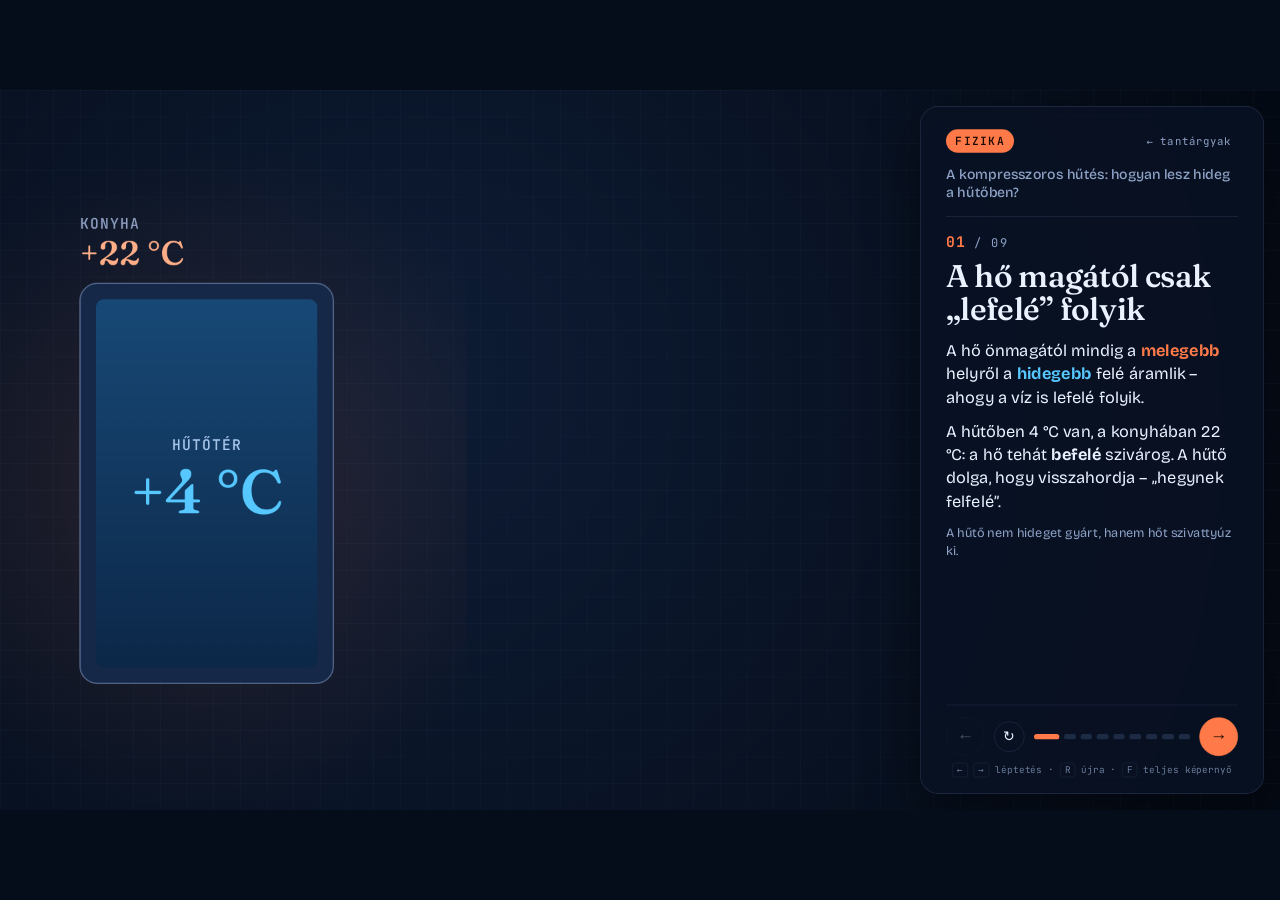
==== commit 4969c269: "Linkelőnézet (Open Graph), mobilnézet, MIT + CC BY licenc, térkép- és k-felirat javítások" ====
--- a/fizika-hutes.html
+++ b/fizika-hutes.html
@@ -4,6 +4,21 @@
 <meta charset="utf-8">
 <meta name="viewport" content="width=device-width, initial-scale=1">
 <title>A kompresszoros hűtés — Fizika</title>
+<!-- og:start -->
+<meta name="description" content="Párolgás, nyomásfüggő forráspont, és a kompresszoros hűtőkör négy állomása – interaktív szimulációkkal.">
+<meta property="og:type" content="website">
+<meta property="og:locale" content="hu_HU">
+<meta property="og:site_name" content="Mozgó magyarázatok">
+<meta property="og:title" content="Hogyan lesz hideg a hűtőben? – animált fizikalecke">
+<meta property="og:description" content="Párolgás, nyomásfüggő forráspont, és a kompresszoros hűtőkör négy állomása – interaktív szimulációkkal.">
+<meta property="og:url" content="https://megzo.github.io/mozgo-magyarazatok/fizika-hutes.html">
+<meta property="og:image" content="https://megzo.github.io/mozgo-magyarazatok/og/fizika-hutes.jpg">
+<meta property="og:image:width" content="1200">
+<meta property="og:image:height" content="630">
+<meta property="og:image:alt" content="Hogyan lesz hideg a hűtőben? – animált fizikalecke">
+<meta name="twitter:card" content="summary_large_image">
+<meta name="theme-color" content="#0a0b10">
+<!-- og:end -->
 <link rel="stylesheet" href="shared/lesson.css">
 <style>
   :root {
--- a/shared/lesson.css
+++ b/shared/lesson.css
@@ -163,3 +163,18 @@
 .lp-hint kbd { font-family: inherit; border: 1px solid var(--rule); border-radius: 5px; padding: 1px 6px; }
 
 @media print { .lp-nav, .lp-hint { display: none; } }
+@media (hover: none) { .lp-hint { display: none; } }
+
+/* ── Álló telefon: „fordítsd el” ─────────────────────────────── */
+#lesson-rotate {
+  display: none; position: fixed; inset: 0; z-index: 50; background: var(--bg); color: var(--ink);
+  flex-direction: column; align-items: center; justify-content: center; gap: 14px; padding: 32px; text-align: center;
+}
+@media (orientation: portrait) and (max-width: 900px) { #lesson-rotate { display: flex; } }
+body.lr-dismissed #lesson-rotate { display: none !important; }
+#lesson-rotate .lr-title { margin: 18px 0 0; font-family: var(--font-display); font-size: 30px; font-weight: 560; line-height: 1.1; }
+#lesson-rotate .lr-sub { margin: 0 0 10px; max-width: 22em; font-size: 17px; line-height: 1.45; color: var(--muted); }
+#lesson-rotate .lp-btn { font-size: 17px; }
+.lr-phone { width: 58px; height: 96px; border: 3px solid var(--accent); border-radius: 12px; position: relative; animation: lr-turn 2.6s cubic-bezier(.6, 0, .2, 1) infinite; }
+.lr-phone i { position: absolute; left: 50%; bottom: 7px; width: 14px; height: 3px; margin-left: -7px; border-radius: 2px; background: var(--accent); }
+@keyframes lr-turn { 0%, 25% { transform: rotate(0); } 55%, 85% { transform: rotate(-90deg); } 100% { transform: rotate(0); } }
